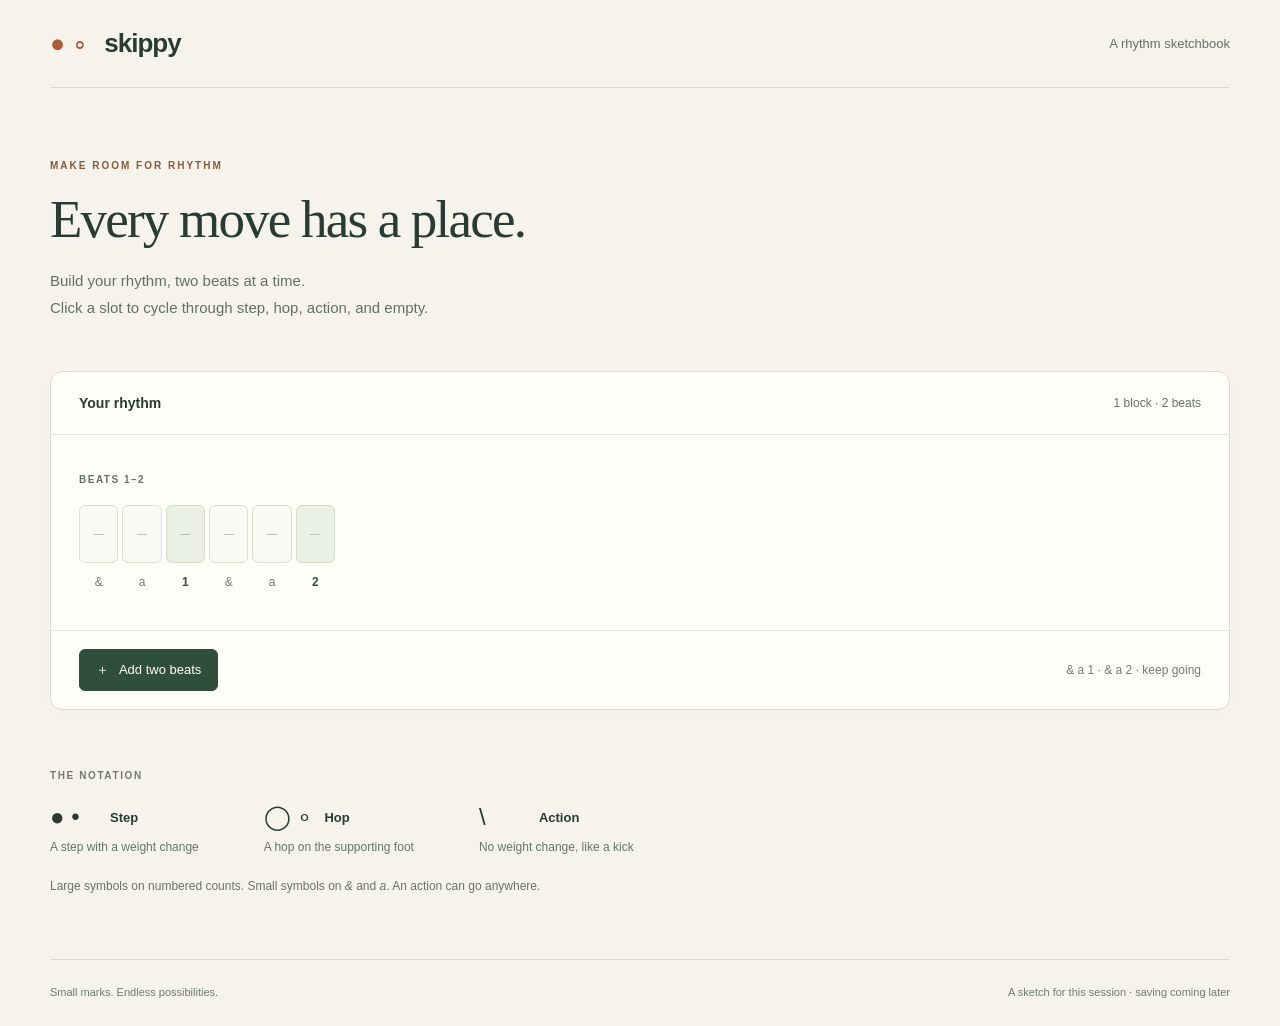
==== index.html @ 5a13b03e "feat: add initial rhythm sketchbook" ====
<!doctype html>
<html lang="en">
<head>
  <meta charset="utf-8">
  <meta name="viewport" content="width=device-width, initial-scale=1">
  <meta name="theme-color" content="#f5f3ec">
  <title>Skippy — Rhythm sketchbook</title>
  <link rel="stylesheet" href="styles.css">
  <script src="app.js" defer></script>
</head>
<body>
  <header class="masthead"><a class="brand" href="./"><span aria-hidden="true">● ∘</span> skippy</a><span class="tagline">A rhythm sketchbook</span></header>
  <main>
    <section class="intro" aria-labelledby="page-title">
      <p class="eyebrow">MAKE ROOM FOR RHYTHM</p>
      <h1 id="page-title">Every move has a place.</h1>
      <p>Build your rhythm, two beats at a time.<br>Click a slot to cycle through step, hop, action, and empty.</p>
    </section>
    <section class="sheet" aria-labelledby="sheet-title">
      <div class="sheet-heading"><h2 id="sheet-title">Your rhythm</h2><span id="block-count">1 block · 2 beats</span></div>
      <div id="blocks" class="blocks"></div>
      <div class="sheet-footer"><button id="add-block" class="add-button" type="button"><span aria-hidden="true">＋</span> Add two beats</button><p>&amp; a 1 · &amp; a 2 · keep going</p></div>
    </section>
    <aside class="legend" aria-labelledby="legend-title">
      <h2 id="legend-title">The notation</h2>
      <dl>
        <div><dt><span class="legend-symbol" aria-hidden="true">● •</span> Step</dt><dd>A step with a weight change</dd></div>
        <div><dt><span class="legend-symbol" aria-hidden="true">◯ ∘</span> Hop</dt><dd>A hop on the supporting foot</dd></div>
        <div><dt><span class="legend-symbol" aria-hidden="true">\</span> Action</dt><dd>No weight change, like a kick</dd></div>
      </dl>
      <p class="legend-note">Large symbols on numbered counts. Small symbols on <em>&amp;</em> and <em>a</em>. An action can go anywhere.</p>
    </aside>
    <p id="status" class="sr-only" role="status"></p>
    <noscript><p>Enable JavaScript to place symbols and add rhythm blocks.</p></noscript>
  </main>
  <footer class="page-footer"><span>Small marks. Endless possibilities.</span><span>A sketch for this session · saving coming later</span></footer>
  <template id="block-template">
    <section class="block">
      <div class="block-heading"><h3></h3><button class="remove-button" type="button" title="Remove block">×</button></div>
      <div class="positions"></div>
    </section>
  </template>
</body>
</html>
---- styles.css ----
:root { color-scheme: light; font-family: -apple-system, BlinkMacSystemFont, "Segoe UI", sans-serif; color: #283b34; background: #f5f3ec; font-synthesis: none; }
* { box-sizing: border-box; }
body { margin: 0; }
button, a { -webkit-tap-highlight-color: transparent; }
button { font: inherit; cursor: pointer; }
button:focus-visible, a:focus-visible { outline: 3px solid #bb682f; outline-offset: 4px; }
.masthead, main, .page-footer { width: min(1180px, calc(100% - 80px)); margin-inline: auto; }
.masthead { display: flex; justify-content: space-between; align-items: center; padding-block: 28px; border-bottom: 1px solid #d9ddd3; }
.brand { color: inherit; text-decoration: none; font-size: 26px; font-weight: 750; letter-spacing: -1px; }
.brand span { color: #ad5c35; font-size: 25px; margin-right: 10px; letter-spacing: 0; }
.tagline { font-size: 13px; color: #637068; }
.intro { padding: 62px 0 35px; }
.eyebrow { font-size: 10px; letter-spacing: 2px; font-weight: 750; color: #8a583a; }
h1 { font-family: Georgia, serif; font-size: clamp(34px, 4.5vw, 53px); font-weight: 400; letter-spacing: -1.8px; margin: 18px 0; }
.intro > p:last-child { font-size: 15px; line-height: 1.8; color: #637068; }
.sheet { background: #fffef9; border: 1px solid #d9ddd3; border-radius: 12px; box-shadow: 0 4px 14px #283b3404; }
.sheet-heading { padding: 23px 28px; display: flex; align-items: center; justify-content: space-between; gap: 12px; border-bottom: 1px solid #e6e8df; }
h2 { font-size: 14px; font-weight: 650; margin: 0; }
#block-count { font-size: 12px; color: #657269; }
.blocks { display: flex; flex-wrap: wrap; gap: 30px 20px; padding: 30px 28px 36px; min-height: 195px; }
.block { flex: 0 0 256px; min-width: 0; }
.block-heading { display: flex; justify-content: space-between; align-items: center; margin-bottom: 12px; }
.block h3 { margin: 0; font-size: 10px; text-transform: uppercase; letter-spacing: 1.5px; color: #647268; font-weight: 600; }
.remove-button { border: 0; border-radius: 5px; background: transparent; color: #6f786e; width: 28px; height: 28px; font-size: 20px; }
.remove-button:hover { background: #f3e6dc; color: #924724; }
.remove-button:disabled { visibility: hidden; }
.positions { display: grid; grid-template-columns: repeat(6, minmax(0, 1fr)); gap: 4px; }
.position { display: flex; flex-direction: column; align-items: center; gap: 12px; }
.slot { display: grid; place-items: center; padding: 0; width: 100%; height: 58px; border: 1px solid #dedfd3; border-radius: 6px; background: #fafaf4; color: #304e3c; font-family: "Arial", sans-serif; font-size: 31px; line-height: 1; }
.slot[data-state="0"]::after { content: ""; width: 10px; height: 1px; background: #bec5b8; }
.position.is-count .slot { background: #eaf0e4; border-color: #d4ddcc; }
.slot:hover { border-color: #718d69; background: #e1ebd8; }
.slot[data-state="3"] { color: #a75932; }
.count { color: #727b70; font-size: 12px; }
.is-count .count { color: #304e3c; font-weight: 750; }
.sheet-footer { border-top: 1px solid #e6e8df; padding: 18px 28px; display: flex; justify-content: space-between; align-items: center; gap: 16px; }
.add-button { border: 1px solid #304e3c; background: #304e3c; color: #fffef9; border-radius: 6px; padding: 11px 16px; font-size: 13px; }
.add-button span { margin-right: 7px; }
.add-button:hover { background: #203b2b; }
.sheet-footer p { font-size: 12px; color: #737c70; }
.legend { margin-top: 34px; padding: 26px 0; }
.legend > h2 { font-size: 10px; text-transform: uppercase; letter-spacing: 1.6px; color: #727b70; }
dl { display: flex; flex-wrap: wrap; gap: 24px 65px; margin: 22px 0; }
dt { font-size: 13px; font-weight: 650; display: flex; align-items: center; gap: 12px; }
.legend-symbol { font-family: Arial, sans-serif; font-size: 24px; font-weight: 400; min-width: 48px; }
dd { margin: 9px 0 0; font-size: 12px; color: #68746a; }
.legend-note { font-size: 12px; color: #68746a; line-height: 1.7; }
.page-footer { display: flex; justify-content: space-between; gap: 16px; padding-block: 24px; margin-top: 25px; border-top: 1px solid #d9ddd3; font-size: 11px; color: #727b70; line-height: 1.6; }
.sr-only { position: absolute; width: 1px; height: 1px; overflow: hidden; clip-path: inset(50%); white-space: nowrap; }
@media (max-width: 650px) {
  .masthead, main, .page-footer { width: calc(100% - 32px); }
  .masthead { padding-block: 20px; }
  .tagline { font-size: 11px; }
  .intro { padding-top: 36px; }
  .sheet-heading, .sheet-footer { padding: 18px 16px; }
  .blocks { padding: 22px 16px; }
  .block { flex-basis: 100%; max-width: 340px; }
  .sheet-footer p { display: none; }
  .page-footer { flex-direction: column; gap: 6px; }
}
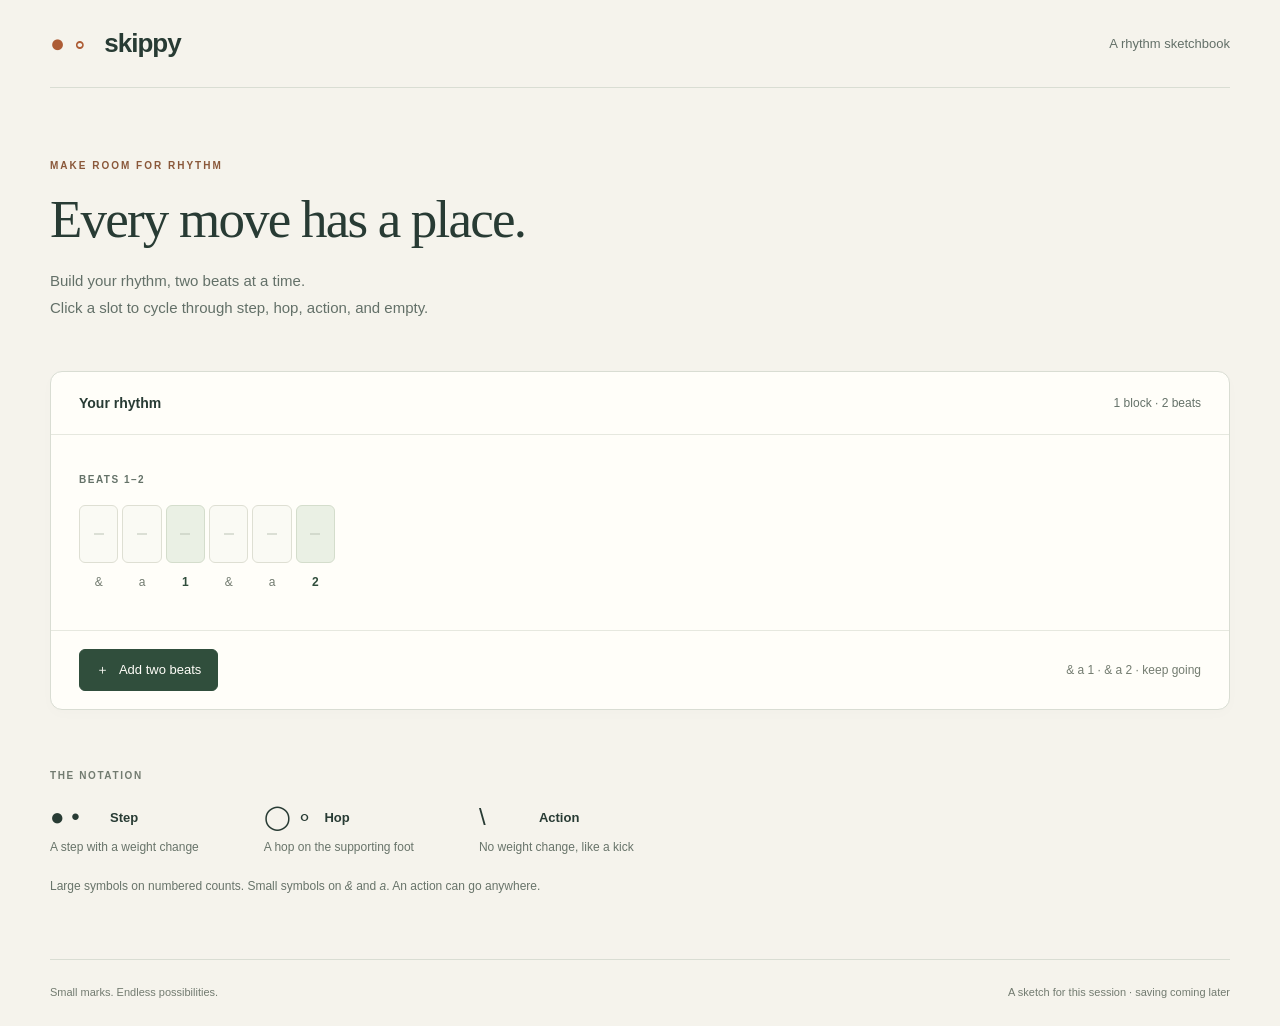
==== commit a9326663: "fix: preserve beat labels across cached app versions" ====
--- a/index.html
+++ b/index.html
@@ -5,8 +5,8 @@
   <meta name="viewport" content="width=device-width, initial-scale=1">
   <meta name="theme-color" content="#f5f3ec">
   <title>Skippy — Rhythm sketchbook</title>
-  <link rel="stylesheet" href="styles.css">
-  <script src="app.js" defer></script>
+  <link rel="stylesheet" href="styles.css?v=20260925-2">
+  <script src="app.js?v=20260925-2" defer></script>
 </head>
 <body>
   <header class="masthead"><a class="brand" href="./"><span aria-hidden="true">● ∘</span> skippy</a><span class="tagline">A rhythm sketchbook</span></header>
--- a/styles.css
+++ b/styles.css
@@ -26,8 +26,16 @@
 .remove-button:disabled { visibility: hidden; }
 .positions { display: grid; grid-template-columns: repeat(6, minmax(0, 1fr)); gap: 4px; }
 .position { display: flex; flex-direction: column; align-items: center; gap: 12px; }
-.slot { display: grid; place-items: center; padding: 0; width: 100%; height: 58px; border: 1px solid #dedfd3; border-radius: 6px; background: #fafaf4; color: #304e3c; font-family: "Arial", sans-serif; font-size: 31px; line-height: 1; }
-.slot[data-state="0"]::after { content: ""; width: 10px; height: 1px; background: #bec5b8; }
+.slot { position: relative; display: grid; place-items: center; padding: 0; width: 100%; height: 58px; border: 1px solid #dedfd3; border-radius: 6px; background: #fafaf4; color: #304e3c; font-size: 0; }
+/* Keep the notation text and accessible labels, but draw symbols independently
+   of font baselines so every shape shares the exact same center. */
+.slot::after { content: ""; position: absolute; top: 50%; left: 50%; transform: translate(-50%, -50%); box-sizing: border-box; }
+.slot[data-state="0"]::after { width: 10px; height: 1px; background: #bec5b8; }
+.slot[data-state="1"]::after, .slot[data-state="2"]::after { width: 8px; height: 8px; border-radius: 50%; }
+.slot[data-state="1"]::after { background: currentColor; }
+.slot[data-state="2"]::after { border: 1.5px solid currentColor; }
+.is-count .slot[data-state="1"]::after, .is-count .slot[data-state="2"]::after { width: 24px; height: 24px; }
+.slot[data-state="3"]::after { width: 2px; height: 25px; background: currentColor; transform: translate(-50%, -50%) rotate(-25deg); }
 .position.is-count .slot { background: #eaf0e4; border-color: #d4ddcc; }
 .slot:hover { border-color: #718d69; background: #e1ebd8; }
 .slot[data-state="3"] { color: #a75932; }
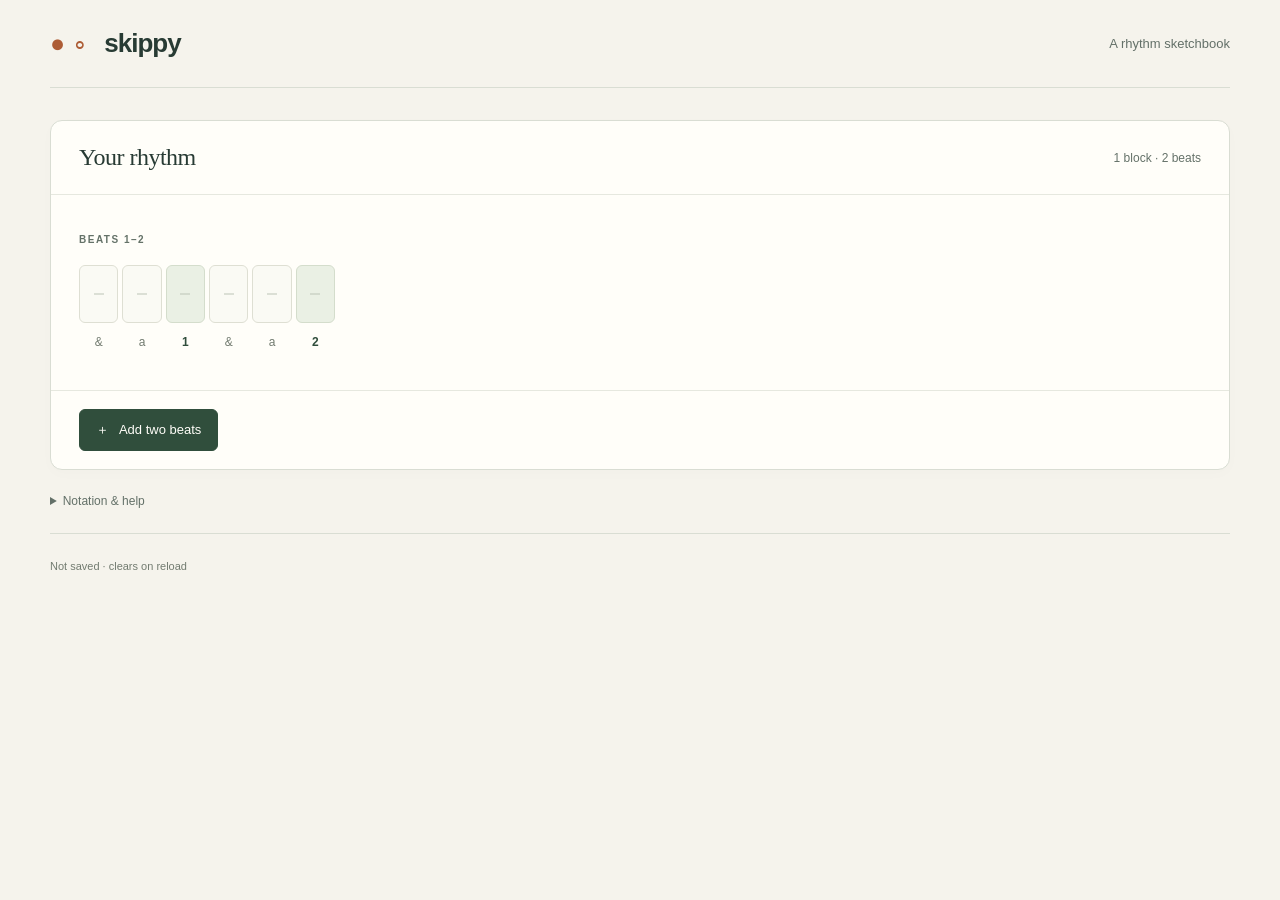
==== commit f96b5967: "feat: add continuous deployment and streamline sketchbook" ====
--- a/index.html
+++ b/index.html
@@ -5,38 +5,34 @@
   <meta name="viewport" content="width=device-width, initial-scale=1">
   <meta name="theme-color" content="#f5f3ec">
   <title>Skippy — Rhythm sketchbook</title>
-  <link rel="stylesheet" href="styles.css?v=20260925-2">
+  <link rel="stylesheet" href="styles.css?v=20260925-3">
   <script src="app.js?v=20260925-2" defer></script>
 </head>
 <body>
   <header class="masthead"><a class="brand" href="./"><span aria-hidden="true">● ∘</span> skippy</a><span class="tagline">A rhythm sketchbook</span></header>
   <main>
-    <section class="intro" aria-labelledby="page-title">
-      <p class="eyebrow">MAKE ROOM FOR RHYTHM</p>
-      <h1 id="page-title">Every move has a place.</h1>
-      <p>Build your rhythm, two beats at a time.<br>Click a slot to cycle through step, hop, action, and empty.</p>
+    <section class="sheet" aria-labelledby="sheet-title">
+      <div class="sheet-heading"><h1 id="sheet-title">Your rhythm</h1><span id="block-count">1 block · 2 beats</span></div>
+      <div id="blocks" class="blocks"></div>
+      <div class="sheet-footer"><button id="add-block" class="add-button" type="button"><span aria-hidden="true">＋</span> Add two beats</button></div>
     </section>
-    <section class="sheet" aria-labelledby="sheet-title">
-      <div class="sheet-heading"><h2 id="sheet-title">Your rhythm</h2><span id="block-count">1 block · 2 beats</span></div>
-      <div id="blocks" class="blocks"></div>
-      <div class="sheet-footer"><button id="add-block" class="add-button" type="button"><span aria-hidden="true">＋</span> Add two beats</button><p>&amp; a 1 · &amp; a 2 · keep going</p></div>
-    </section>
-    <aside class="legend" aria-labelledby="legend-title">
-      <h2 id="legend-title">The notation</h2>
+    <details class="legend">
+      <summary>Notation &amp; help</summary>
+      <p class="legend-note">Click a slot to cycle through step, hop, action, and empty.</p>
       <dl>
-        <div><dt><span class="legend-symbol" aria-hidden="true">● •</span> Step</dt><dd>A step with a weight change</dd></div>
-        <div><dt><span class="legend-symbol" aria-hidden="true">◯ ∘</span> Hop</dt><dd>A hop on the supporting foot</dd></div>
-        <div><dt><span class="legend-symbol" aria-hidden="true">\</span> Action</dt><dd>No weight change, like a kick</dd></div>
+        <div><dt><span class="legend-symbol" aria-hidden="true"><span class="legend-mark is-large" data-state="1"></span><span class="legend-mark" data-state="1"></span></span> Step</dt><dd>A step with a weight change</dd></div>
+        <div><dt><span class="legend-symbol" aria-hidden="true"><span class="legend-mark is-large" data-state="2"></span><span class="legend-mark" data-state="2"></span></span> Hop</dt><dd>A hop on the supporting foot</dd></div>
+        <div><dt><span class="legend-symbol" aria-hidden="true"><span class="legend-mark is-large" data-state="3"></span></span> Action</dt><dd>No weight change, like a kick</dd></div>
       </dl>
       <p class="legend-note">Large symbols on numbered counts. Small symbols on <em>&amp;</em> and <em>a</em>. An action can go anywhere.</p>
-    </aside>
+    </details>
     <p id="status" class="sr-only" role="status"></p>
     <noscript><p>Enable JavaScript to place symbols and add rhythm blocks.</p></noscript>
   </main>
-  <footer class="page-footer"><span>Small marks. Endless possibilities.</span><span>A sketch for this session · saving coming later</span></footer>
+  <footer class="page-footer">Not saved · clears on reload</footer>
   <template id="block-template">
     <section class="block">
-      <div class="block-heading"><h3></h3><button class="remove-button" type="button" title="Remove block">×</button></div>
+      <div class="block-heading"><h2></h2><button class="remove-button" type="button" title="Remove block">×</button></div>
       <div class="positions"></div>
     </section>
   </template>
--- a/styles.css
+++ b/styles.css
@@ -3,24 +3,21 @@
 body { margin: 0; }
 button, a { -webkit-tap-highlight-color: transparent; }
 button { font: inherit; cursor: pointer; }
-button:focus-visible, a:focus-visible { outline: 3px solid #bb682f; outline-offset: 4px; }
+button:focus-visible, a:focus-visible, summary:focus-visible { outline: 3px solid #bb682f; outline-offset: 4px; }
 .masthead, main, .page-footer { width: min(1180px, calc(100% - 80px)); margin-inline: auto; }
 .masthead { display: flex; justify-content: space-between; align-items: center; padding-block: 28px; border-bottom: 1px solid #d9ddd3; }
 .brand { color: inherit; text-decoration: none; font-size: 26px; font-weight: 750; letter-spacing: -1px; }
 .brand span { color: #ad5c35; font-size: 25px; margin-right: 10px; letter-spacing: 0; }
 .tagline { font-size: 13px; color: #637068; }
-.intro { padding: 62px 0 35px; }
-.eyebrow { font-size: 10px; letter-spacing: 2px; font-weight: 750; color: #8a583a; }
-h1 { font-family: Georgia, serif; font-size: clamp(34px, 4.5vw, 53px); font-weight: 400; letter-spacing: -1.8px; margin: 18px 0; }
-.intro > p:last-child { font-size: 15px; line-height: 1.8; color: #637068; }
+main { padding-top: 32px; }
+h1 { font-family: Georgia, serif; font-size: 24px; font-weight: 400; letter-spacing: -0.5px; margin: 0; }
 .sheet { background: #fffef9; border: 1px solid #d9ddd3; border-radius: 12px; box-shadow: 0 4px 14px #283b3404; }
 .sheet-heading { padding: 23px 28px; display: flex; align-items: center; justify-content: space-between; gap: 12px; border-bottom: 1px solid #e6e8df; }
-h2 { font-size: 14px; font-weight: 650; margin: 0; }
 #block-count { font-size: 12px; color: #657269; }
 .blocks { display: flex; flex-wrap: wrap; gap: 30px 20px; padding: 30px 28px 36px; min-height: 195px; }
 .block { flex: 0 0 256px; min-width: 0; }
 .block-heading { display: flex; justify-content: space-between; align-items: center; margin-bottom: 12px; }
-.block h3 { margin: 0; font-size: 10px; text-transform: uppercase; letter-spacing: 1.5px; color: #647268; font-weight: 600; }
+.block h2 { margin: 0; font-size: 10px; text-transform: uppercase; letter-spacing: 1.5px; color: #647268; font-weight: 600; }
 .remove-button { border: 0; border-radius: 5px; background: transparent; color: #6f786e; width: 28px; height: 28px; font-size: 20px; }
 .remove-button:hover { background: #f3e6dc; color: #924724; }
 .remove-button:disabled { visibility: hidden; }
@@ -29,28 +26,30 @@
 .slot { position: relative; display: grid; place-items: center; padding: 0; width: 100%; height: 58px; border: 1px solid #dedfd3; border-radius: 6px; background: #fafaf4; color: #304e3c; font-size: 0; }
 /* Keep the notation text and accessible labels, but draw symbols independently
    of font baselines so every shape shares the exact same center. */
-.slot::after { content: ""; position: absolute; top: 50%; left: 50%; transform: translate(-50%, -50%); box-sizing: border-box; }
+.slot::after, .legend-mark::after { content: ""; position: absolute; top: 50%; left: 50%; transform: translate(-50%, -50%); box-sizing: border-box; }
 .slot[data-state="0"]::after { width: 10px; height: 1px; background: #bec5b8; }
-.slot[data-state="1"]::after, .slot[data-state="2"]::after { width: 8px; height: 8px; border-radius: 50%; }
-.slot[data-state="1"]::after { background: currentColor; }
-.slot[data-state="2"]::after { border: 1.5px solid currentColor; }
-.is-count .slot[data-state="1"]::after, .is-count .slot[data-state="2"]::after { width: 24px; height: 24px; }
-.slot[data-state="3"]::after { width: 2px; height: 25px; background: currentColor; transform: translate(-50%, -50%) rotate(-25deg); }
+.slot[data-state="1"]::after, .slot[data-state="2"]::after, .legend-mark[data-state="1"]::after, .legend-mark[data-state="2"]::after { width: 8px; height: 8px; border-radius: 50%; }
+.slot[data-state="1"]::after, .legend-mark[data-state="1"]::after { background: currentColor; }
+.slot[data-state="2"]::after, .legend-mark[data-state="2"]::after { border: 1.5px solid currentColor; }
+.is-count .slot[data-state="1"]::after, .is-count .slot[data-state="2"]::after, .legend-mark.is-large[data-state="1"]::after, .legend-mark.is-large[data-state="2"]::after { width: 24px; height: 24px; }
+.slot[data-state="3"]::after, .legend-mark[data-state="3"]::after { width: 2px; height: 25px; background: currentColor; transform: translate(-50%, -50%) rotate(-25deg); }
 .position.is-count .slot { background: #eaf0e4; border-color: #d4ddcc; }
 .slot:hover { border-color: #718d69; background: #e1ebd8; }
-.slot[data-state="3"] { color: #a75932; }
+.slot[data-state="3"], .legend-mark[data-state="3"] { color: #a75932; }
 .count { color: #727b70; font-size: 12px; }
 .is-count .count { color: #304e3c; font-weight: 750; }
 .sheet-footer { border-top: 1px solid #e6e8df; padding: 18px 28px; display: flex; justify-content: space-between; align-items: center; gap: 16px; }
 .add-button { border: 1px solid #304e3c; background: #304e3c; color: #fffef9; border-radius: 6px; padding: 11px 16px; font-size: 13px; }
 .add-button span { margin-right: 7px; }
 .add-button:hover { background: #203b2b; }
-.sheet-footer p { font-size: 12px; color: #737c70; }
-.legend { margin-top: 34px; padding: 26px 0; }
-.legend > h2 { font-size: 10px; text-transform: uppercase; letter-spacing: 1.6px; color: #727b70; }
+.legend { margin-top: 24px; }
+.legend > summary { width: fit-content; cursor: pointer; font-size: 12px; color: #637068; }
+.legend > summary:hover { color: #283b34; }
 dl { display: flex; flex-wrap: wrap; gap: 24px 65px; margin: 22px 0; }
 dt { font-size: 13px; font-weight: 650; display: flex; align-items: center; gap: 12px; }
-.legend-symbol { font-family: Arial, sans-serif; font-size: 24px; font-weight: 400; min-width: 48px; }
+.legend-symbol { display: flex; align-items: center; gap: 8px; flex: 0 0 48px; height: 28px; color: #304e3c; }
+.legend-mark { position: relative; width: 8px; height: 28px; }
+.legend-mark.is-large { width: 24px; }
 dd { margin: 9px 0 0; font-size: 12px; color: #68746a; }
 .legend-note { font-size: 12px; color: #68746a; line-height: 1.7; }
 .page-footer { display: flex; justify-content: space-between; gap: 16px; padding-block: 24px; margin-top: 25px; border-top: 1px solid #d9ddd3; font-size: 11px; color: #727b70; line-height: 1.6; }
@@ -59,10 +58,9 @@
   .masthead, main, .page-footer { width: calc(100% - 32px); }
   .masthead { padding-block: 20px; }
   .tagline { font-size: 11px; }
-  .intro { padding-top: 36px; }
+  main { padding-top: 24px; }
   .sheet-heading, .sheet-footer { padding: 18px 16px; }
   .blocks { padding: 22px 16px; }
   .block { flex-basis: 100%; max-width: 340px; }
-  .sheet-footer p { display: none; }
   .page-footer { flex-direction: column; gap: 6px; }
 }
